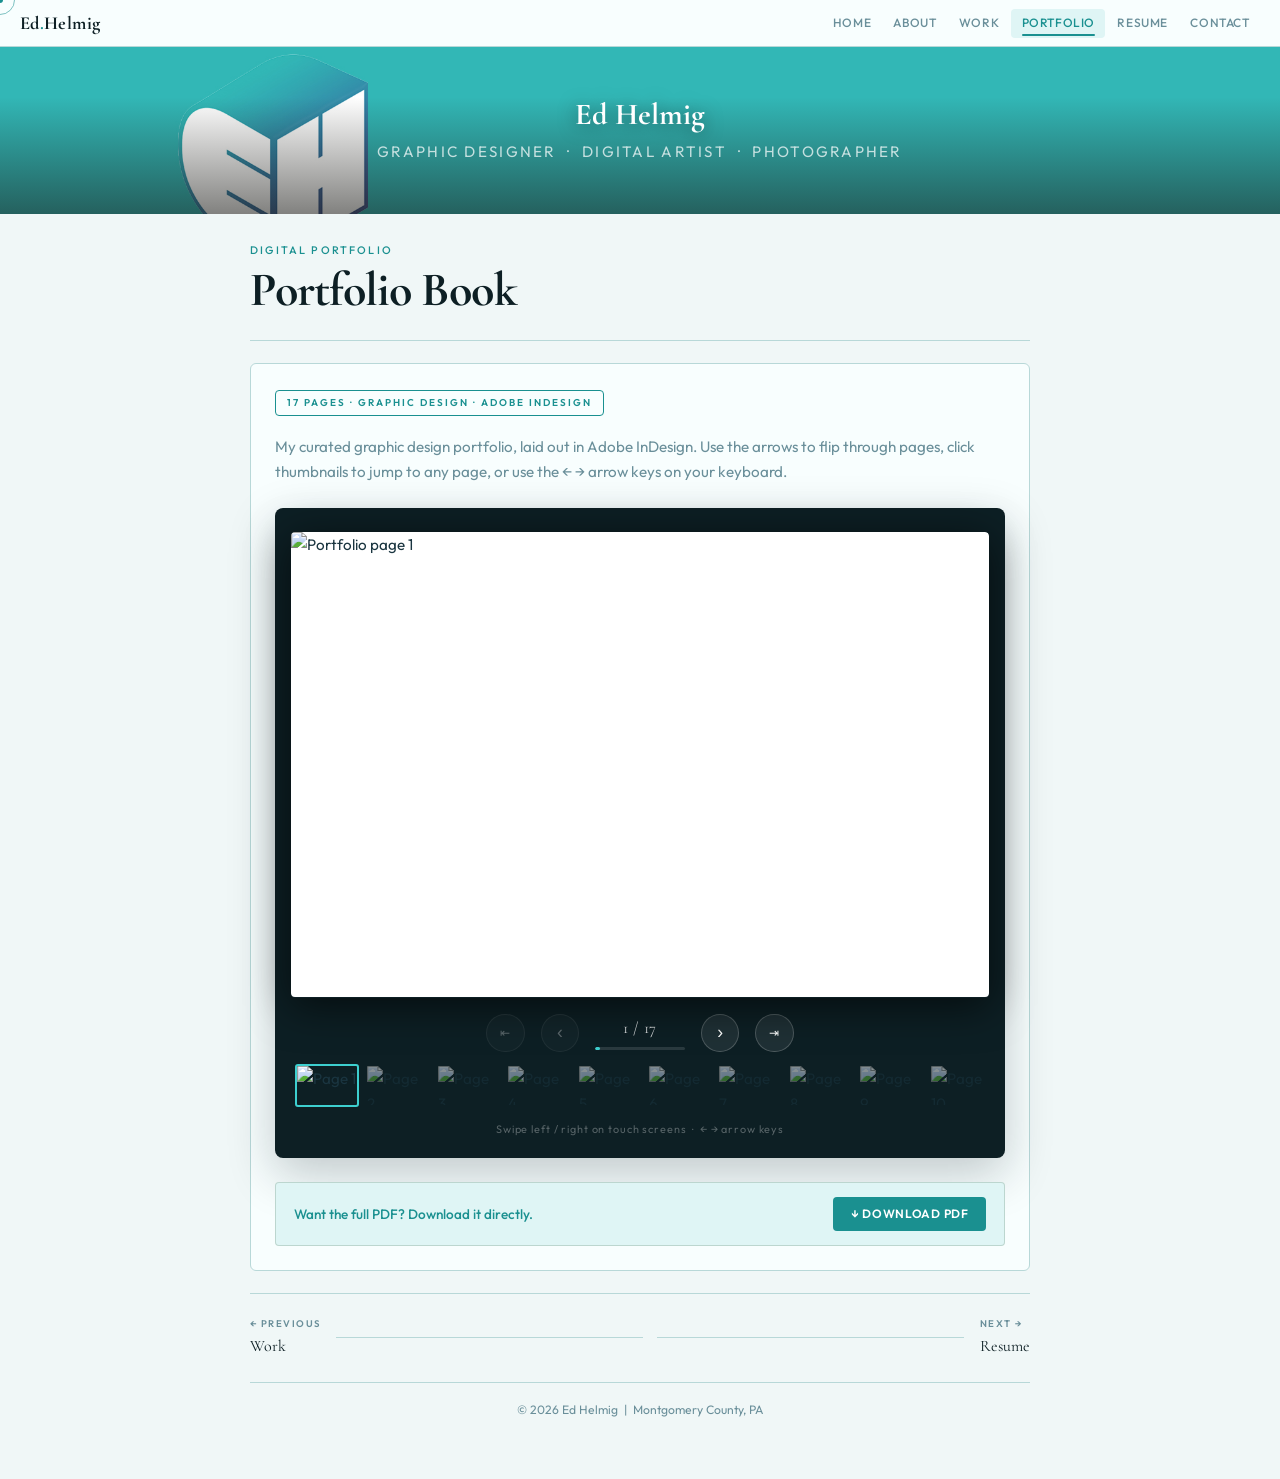
==== portfolio.html @ 8f4a9c77 "Initial site upload" ====
<!doctype html>
<html lang="en">
<head>
  <meta charset="utf-8">
  <meta name="viewport" content="width=device-width, initial-scale=1">
  <title>Portfolio — Ed Helmig</title>
  <link rel="stylesheet" href="css/style.css">
  <style>
    /* ── Flipbook ───────────────────────────────────────────── */
    .flipbook-wrap {
      background: var(--black);
      border-radius: 8px;
      padding: 1.5rem 1rem 1.25rem;
      margin: 1.5rem 0;
      box-shadow: var(--shadow-xl);
      user-select: none;
    }

    .flipbook-stage {
      position: relative;
      width: 100%;
      max-width: 780px;
      margin: 0 auto;
    }

    /* Page image container — preserves landscape aspect ratio */
    .flipbook-page {
      position: relative;
      width: 100%;
      padding-top: 66.67%; /* 3:2 landscape */
      border-radius: 4px;
      overflow: hidden;
      box-shadow: 0 8px 40px rgba(0,0,0,.6);
    }

    .flipbook-page img {
      position: absolute;
      inset: 0;
      width: 100%;
      height: 100%;
      object-fit: contain;
      background: #fff;
      display: none;
      border-radius: 4px;
    }

    .flipbook-page img.active {
      display: block;
      animation: pageIn .3s ease both;
    }

    @keyframes pageIn {
      from { opacity: 0; transform: scale(.985); }
      to   { opacity: 1; transform: scale(1); }
    }

    /* Nav bar below the page */
    .flipbook-controls {
      display: flex;
      align-items: center;
      justify-content: center;
      gap: 1rem;
      margin-top: 1rem;
    }

    .fb-btn {
      width: 2.4rem;
      height: 2.4rem;
      border-radius: 50%;
      border: 1.5px solid rgba(255,255,255,.2);
      background: rgba(255,255,255,.08);
      color: #fff;
      font-size: 1.1rem;
      cursor: pointer;
      display: flex;
      align-items: center;
      justify-content: center;
      transition: background .2s, border-color .2s, transform .15s;
      flex-shrink: 0;
    }
    .fb-btn:hover:not(:disabled) {
      background: rgba(255,255,255,.18);
      border-color: rgba(255,255,255,.4);
      transform: scale(1.08);
    }
    .fb-btn:disabled { opacity: .3; cursor: default; }

    .fb-btn.fb-first, .fb-btn.fb-last {
      font-size: .75rem;
      letter-spacing: .04em;
    }

    /* Page counter + progress */
    .fb-counter-wrap {
      display: flex;
      flex-direction: column;
      align-items: center;
      gap: .35rem;
      min-width: 90px;
    }

    .fb-counter {
      font-family: var(--font-display);
      font-size: 1rem;
      color: rgba(255,255,255,.85);
      letter-spacing: .04em;
    }

    .fb-progress {
      width: 90px;
      height: 3px;
      background: rgba(255,255,255,.12);
      border-radius: 99px;
      overflow: hidden;
    }

    .fb-progress-bar {
      height: 100%;
      background: var(--green-light);
      border-radius: 99px;
      transition: width .3s ease;
    }

    /* Thumbnail strip */
    .fb-thumbs {
      display: flex;
      gap: .4rem;
      overflow-x: auto;
      padding: .75rem .25rem .25rem;
      scrollbar-width: thin;
      scrollbar-color: rgba(255,255,255,.15) transparent;
      max-width: 780px;
      margin: 0 auto;
    }

    .fb-thumbs::-webkit-scrollbar { height: 4px; }
    .fb-thumbs::-webkit-scrollbar-track { background: transparent; }
    .fb-thumbs::-webkit-scrollbar-thumb { background: rgba(255,255,255,.15); border-radius: 2px; }

    .fb-thumb {
      flex-shrink: 0;
      width: 64px;
      height: 43px;
      border-radius: 3px;
      overflow: hidden;
      border: 2px solid transparent;
      cursor: pointer;
      opacity: .5;
      transition: opacity .2s, border-color .2s, transform .15s;
    }

    .fb-thumb img { width: 100%; height: 100%; object-fit: cover; }

    .fb-thumb:hover { opacity: .8; transform: translateY(-2px); }
    .fb-thumb.active { border-color: var(--green-light); opacity: 1; }

    /* Touch swipe hint */
    .swipe-hint {
      text-align: center;
      font-size: .68rem;
      color: rgba(255,255,255,.3);
      margin-top: .6rem;
      letter-spacing: .08em;
    }

    /* Download strip */
    .download-strip {
      display: flex;
      align-items: center;
      justify-content: space-between;
      flex-wrap: wrap;
      gap: .75rem;
      background: var(--green-pale);
      border: 1px solid rgba(45,92,58,.2);
      border-radius: var(--radius);
      padding: .85rem 1.1rem;
      margin-top: 1.25rem;
    }

    .download-strip p {
      font-size: .85rem;
      color: var(--green);
      margin: 0;
      font-weight: 500;
    }
  </style>
</head>
<body>

  <div class="cursor-dot" id="cursorDot"></div>
  <div class="cursor-ring" id="cursorRing"></div>

  <nav id="main-nav">
    <a href="index.html" class="nav-brand">Ed<span>.</span>Helmig</a>
    <ul class="nav-links">
      <li><a href="index.html">Home</a></li>
      <li><a href="about.html">About</a></li>
      <li><a href="work.html">Work</a></li>
      <li><a href="portfolio.html" aria-current="page">Portfolio</a></li>
      <li><a href="resume.html">Resume</a></li>
      <li><a href="contact.html">Contact</a></li>
    </ul>
  </nav>

  <div class="hero-banner compact">
    <img src="images/hero-banner.jpg" alt="Ed Helmig banner">
    <div class="hero-overlay">
      <h1>Ed Helmig</h1>
      <p class="tagline">Graphic Designer &nbsp;·&nbsp; Digital Artist &nbsp;·&nbsp; Photographer</p>
    </div>
  </div>

  <div class="page-wrapper">

    <header class="page-header reveal">
      <p class="subtitle">Digital Portfolio</p>
      <h1>Portfolio Book</h1>
    </header>

    <article class="section">

      <div class="stamp reveal">17 Pages · Graphic Design · Adobe InDesign</div>

      <p style="margin-top:1.1rem; color:var(--ink-muted);" class="reveal">
        My curated graphic design portfolio, laid out in Adobe InDesign.
        Use the arrows to flip through pages, click thumbnails to jump to any page,
        or use the ← → arrow keys on your keyboard.
      </p>

      <!-- ── Flipbook ─────────────────────────────────────── -->
      <div class="flipbook-wrap reveal">

        <div class="flipbook-stage">
          <div class="flipbook-page" id="fbPage">
            <!-- Pages injected by JS -->
          </div>
        </div>

        <!-- Controls -->
        <div class="flipbook-controls">
          <button class="fb-btn fb-first" id="fbFirst" title="First page" aria-label="First page">⇤</button>
          <button class="fb-btn" id="fbPrev" title="Previous page" aria-label="Previous page">‹</button>

          <div class="fb-counter-wrap">
            <span class="fb-counter" id="fbCounter">1 / 17</span>
            <div class="fb-progress">
              <div class="fb-progress-bar" id="fbBar" style="width:5.88%"></div>
            </div>
          </div>

          <button class="fb-btn" id="fbNext" title="Next page" aria-label="Next page">›</button>
          <button class="fb-btn fb-last" id="fbLast" title="Last page" aria-label="Last page">⇥</button>
        </div>

        <!-- Thumbnail strip -->
        <div class="fb-thumbs" id="fbThumbs"></div>

        <p class="swipe-hint">Swipe left / right on touch screens &nbsp;·&nbsp; ← → arrow keys</p>

      </div>

      <!-- Download -->
      <div class="download-strip reveal">
        <p>Want the full PDF? Download it directly.</p>
        <a href="DigitalPortfolio.pdf" download="EdHelmig_Portfolio.pdf" class="btn btn-primary">
          ↓ Download PDF
        </a>
      </div>

    </article>

    <nav class="page-nav">
      <a href="work.html"><span class="nav-label">← Previous</span>Work</a>
      <div class="divider" style="flex:1;"></div>
      <a href="resume.html"><span class="nav-label">Next →</span>Resume</a>
    </nav>

    <footer>
      <p>© <span id="year"></span> Ed Helmig &nbsp;|&nbsp; Montgomery County, PA</p>
    </footer>

  </div>

  <script>
    document.getElementById('year').textContent = new Date().getFullYear();

    // Nav scroll
    const nav = document.getElementById('main-nav');
    window.addEventListener('scroll', () => nav.classList.toggle('scrolled', window.scrollY > 60));

    // Custom cursor
    const dot = document.getElementById('cursorDot');
    const ring = document.getElementById('cursorRing');
    let mx=0,my=0,rx=0,ry=0;
    document.addEventListener('mousemove', e => { mx=e.clientX; my=e.clientY; dot.style.left=mx+'px'; dot.style.top=my+'px'; });
    (function animRing(){ rx+=(mx-rx)*.12; ry+=(my-ry)*.12; ring.style.left=rx+'px'; ring.style.top=ry+'px'; requestAnimationFrame(animRing); })();
    document.querySelectorAll('a,button,.fb-thumb').forEach(el => {
      el.addEventListener('mouseenter', () => ring.classList.add('hovered'));
      el.addEventListener('mouseleave', () => ring.classList.remove('hovered'));
    });

    // Scroll reveal
    const observer = new IntersectionObserver(entries => {
      entries.forEach(e => { if(e.isIntersecting) e.target.classList.add('visible'); });
    }, {threshold:.1});
    document.querySelectorAll('.reveal').forEach(el => observer.observe(el));

    // ── Flipbook ──────────────────────────────────────────────
    const TOTAL = 17;
    const pageEl    = document.getElementById('fbPage');
    const thumbsEl  = document.getElementById('fbThumbs');
    const counter   = document.getElementById('fbCounter');
    const bar       = document.getElementById('fbBar');
    const btnFirst  = document.getElementById('fbFirst');
    const btnPrev   = document.getElementById('fbPrev');
    const btnNext   = document.getElementById('fbNext');
    const btnLast   = document.getElementById('fbLast');

    let current = 1;

    // Build page images
    for (let i = 1; i <= TOTAL; i++) {
      const num = String(i).padStart(2, '0');
      const img = document.createElement('img');
      img.src = `images/portfolio/page-${num}.jpg`;
      img.alt = `Portfolio page ${i}`;
      if (i === 1) img.classList.add('active');
      pageEl.appendChild(img);
    }

    // Build thumbnails
    for (let i = 1; i <= TOTAL; i++) {
      const num = String(i).padStart(2, '0');
      const div = document.createElement('div');
      div.className = 'fb-thumb' + (i === 1 ? ' active' : '');
      div.title = `Page ${i}`;
      div.innerHTML = `<img src="images/portfolio/page-${num}.jpg" alt="Page ${i}" loading="lazy">`;
      div.addEventListener('click', () => goTo(i));
      thumbsEl.appendChild(div);
    }

    const pages  = pageEl.querySelectorAll('img');
    const thumbs = thumbsEl.querySelectorAll('.fb-thumb');

    function goTo(n) {
      if (n < 1 || n > TOTAL || n === current) return;
      pages[current - 1].classList.remove('active');
      thumbs[current - 1].classList.remove('active');
      current = n;
      pages[current - 1].classList.add('active');
      thumbs[current - 1].classList.add('active');
      // Scroll thumb into view
      thumbs[current - 1].scrollIntoView({ behavior: 'smooth', block: 'nearest', inline: 'center' });
      // Update counter + progress bar
      counter.textContent = `${current} / ${TOTAL}`;
      bar.style.width = `${(current / TOTAL) * 100}%`;
      // Update button states
      btnFirst.disabled = btnPrev.disabled = current === 1;
      btnLast.disabled  = btnNext.disabled  = current === TOTAL;
    }

    btnFirst.addEventListener('click', () => goTo(1));
    btnPrev.addEventListener ('click', () => goTo(current - 1));
    btnNext.addEventListener ('click', () => goTo(current + 1));
    btnLast.addEventListener ('click', () => goTo(TOTAL));

    // Keyboard navigation
    document.addEventListener('keydown', e => {
      if (e.key === 'ArrowLeft')  goTo(current - 1);
      if (e.key === 'ArrowRight') goTo(current + 1);
      if (e.key === 'Home')       goTo(1);
      if (e.key === 'End')        goTo(TOTAL);
    });

    // Touch swipe
    let touchX = null;
    pageEl.addEventListener('touchstart', e => { touchX = e.touches[0].clientX; }, { passive: true });
    pageEl.addEventListener('touchend', e => {
      if (touchX === null) return;
      const dx = e.changedTouches[0].clientX - touchX;
      if (Math.abs(dx) > 40) goTo(dx < 0 ? current + 1 : current - 1);
      touchX = null;
    });

    // Init button states
    btnFirst.disabled = btnPrev.disabled = true;
  </script>

</body>
</html>
---- css/style.css ----
/* ============================================================
   ED HELMIG PORTFOLIO — v3 · Compact + Interactive
   Fonts: Cormorant Garamond (display) + Outfit (body)
   ============================================================ */
@import url('https://fonts.googleapis.com/css2?family=Cormorant+Garamond:ital,wght@0,400;0,500;0,600;0,700;1,400;1,600&family=Outfit:wght@300;400;500;600&display=swap');

:root {
  /* ── Teal palette derived from EH banner ── */
  --cream:#f0f7f7;        /* cool off-white, teal tint */
  --cream-dark:#e0eeee;   /* slightly deeper for hover surfaces */
  --cream-deep:#c4dcdc;   /* borders, dividers */
  --white:#f8fefe;        /* card surfaces */
  --black:#0d1f24;        /* near-black with teal undertone */
  --ink:#1a3540;          /* primary text */
  --ink-light:#3d6070;    /* body text */
  --ink-muted:#6a8f9a;    /* secondary / captions */

  /* Primary: teal (from banner) */
  --green:#1a9090;        /* main teal */
  --green-mid:#1db8b8;    /* hover teal */
  --green-light:#3dcfcf;  /* lighter teal for tags, accents */
  --green-pale:#dff5f5;   /* teal tint backgrounds */

  /* Accent: gold */
  --gold:#b8941a;
  --gold-light:#d4ab30;
  --gold-pale:#f5edcc;

  /* Rules / borders */
  --rule:#b8d8d8;
  --rule-dark:#8ab8b8;

  --font-display:'Cormorant Garamond',Georgia,serif;
  --font-body:'Outfit',system-ui,sans-serif;
  --max-w:820px; --gutter:1.25rem; --radius:4px;
  --shadow-sm:0 1px 4px rgba(0,0,0,.07);
  --shadow-md:0 4px 14px rgba(13,31,36,.12);
  --shadow-lg:0 8px 28px rgba(13,31,36,.16);
  --shadow-xl:0 16px 48px rgba(13,31,36,.24);
}

*,*::before,*::after{box-sizing:border-box;margin:0;padding:0}
html{scroll-behavior:smooth}
body{
  font-family:var(--font-body);font-size:.95rem;line-height:1.65;
  color:var(--ink);background:var(--cream);-webkit-font-smoothing:antialiased;
}
img{max-width:100%;height:auto;display:block}
a{color:var(--green);text-decoration:none;transition:color .2s}
a:hover{color:var(--green-mid)}
h1,h2,h3,h4{font-family:var(--font-display);line-height:1.2;color:var(--black)}
h2{font-size:clamp(1.3rem,2.2vw,1.8rem);font-weight:600;margin-bottom:.5rem}
h3{font-size:1.05rem;font-weight:600;margin-bottom:.3rem}
p{color:var(--ink-light);margin-bottom:.65rem}
p:last-child{margin-bottom:0}
strong{color:var(--ink);font-weight:500}

/* ── Custom Cursor ──────────────────────────────────────────── */
.cursor-dot,.cursor-ring{
  position:fixed;top:0;left:0;pointer-events:none;
  z-index:9999;transform:translate(-50%,-50%);
}
.cursor-dot{width:6px;height:6px;background:var(--green);border-radius:50%;transition:transform .1s}
.cursor-ring{
  width:30px;height:30px;border:1.5px solid rgba(26,144,144,.55);border-radius:50%;
  transition:width .2s,height .2s,border-color .2s,transform .08s ease;
}
.cursor-ring.hovered{width:46px;height:46px;border-color:var(--gold)}
@media(hover:none){.cursor-dot,.cursor-ring{display:none}}

/* ── Scroll Reveal ──────────────────────────────────────────── */
.reveal{opacity:0;transform:translateY(20px);transition:opacity .55s ease,transform .55s ease}
.reveal.visible{opacity:1 !important;transform:translateY(0) !important}

/* ── Navigation ─────────────────────────────────────────────── */
#main-nav{
  position:sticky;top:0;z-index:200;
  background:var(--white);border-bottom:1px solid var(--rule);
  display:flex;align-items:center;justify-content:space-between;
  padding:.5rem var(--gutter);gap:1rem;transition:box-shadow .3s;
}
#main-nav.scrolled{box-shadow:var(--shadow-md)}
.nav-brand{font-family:var(--font-display);font-size:1.15rem;font-weight:700;color:var(--black);letter-spacing:.02em;white-space:nowrap;flex-shrink:0}
.nav-brand span{color:var(--green)}
.nav-links{list-style:none;display:flex;gap:.1rem;flex-wrap:wrap;justify-content:flex-end}
.nav-links a{
  display:inline-block;padding:.28rem .65rem;border-radius:var(--radius);
  font-size:.75rem;font-weight:500;letter-spacing:.05em;text-transform:uppercase;
  color:var(--ink-muted);position:relative;transition:color .2s,background .2s;
}
.nav-links a::after{
  content:'';position:absolute;bottom:2px;left:50%;right:50%;
  height:2px;background:var(--green);border-radius:2px;
  transition:left .25s ease,right .25s ease;
}
.nav-links a:hover{color:var(--ink);background:var(--cream-dark)}
.nav-links a:hover::after,.nav-links a[aria-current="page"]::after{left:.65rem;right:.65rem}
.nav-links a[aria-current="page"]{color:var(--green);background:var(--green-pale)}

/* ── Page Wrapper ───────────────────────────────────────────── */
.page-wrapper{max-width:var(--max-w);margin:0 auto;padding:0 var(--gutter) 3rem}

/* ── Page Header ─────────────────────────────────────────────── */
.page-header{padding:1.75rem 0 1.4rem;border-bottom:1px solid var(--rule);margin-bottom:1.4rem}
.page-header .subtitle{font-size:.68rem;font-weight:500;letter-spacing:.2em;text-transform:uppercase;color:var(--green);margin-bottom:.3rem}
.page-header h1{font-size:clamp(1.9rem,4vw,3rem);font-weight:700;letter-spacing:-.02em;line-height:1.1}

/* ── Hero ───────────────────────────────────────────────────── */
.hero-banner{
  position:relative;width:100vw;left:50%;right:50%;
  margin-left:-50vw;margin-right:-50vw;overflow:hidden;background:#1a6b7a;
}
.hero-banner img{width:100%;height:100%;object-fit:cover;object-position:center 30%;opacity:1}
.hero-banner.home{height:clamp(240px,32vw,420px)}
.hero-banner.compact{height:clamp(110px,13vw,180px)}
.hero-overlay{
  position:absolute;inset:0;display:flex;flex-direction:column;
  align-items:center;justify-content:center;text-align:center;padding:1.5rem;
  background:linear-gradient(to bottom,transparent 30%,rgba(26,26,22,.55));
}
.hero-overlay h1{color:#fff;font-size:clamp(1.6rem,3.5vw+.5rem,3.5rem);text-shadow:0 2px 18px rgba(0,0,0,.55);animation:fadeUp .7s ease both}
.hero-overlay .tagline{margin-top:.35rem;font-size:clamp(.72rem,.9vw+.35rem,.9rem);font-weight:400;letter-spacing:.15em;text-transform:uppercase;color:rgba(255,255,255,.72);animation:fadeUp .7s .15s ease both}
.hero-cta{display:flex;gap:.65rem;margin-top:1.1rem;animation:fadeUp .7s .28s ease both}
@keyframes fadeUp{from{opacity:0;transform:translateY(14px)}to{opacity:1;transform:translateY(0)}}

/* ── Stamp ──────────────────────────────────────────────────── */
.stamp{display:inline-block;border:1.5px solid var(--green);color:var(--green);font-size:.62rem;font-weight:600;letter-spacing:.2em;text-transform:uppercase;padding:.25rem .7rem;border-radius:var(--radius)}
.stamp.gold{border-color:var(--gold);color:var(--gold)}

/* ── Section ─────────────────────────────────────────────────── */
.section{background:var(--white);border:1px solid var(--rule);border-radius:6px;padding:1.5rem;margin-bottom:1.25rem}

/* ── Divider ─────────────────────────────────────────────────── */
.divider{display:flex;align-items:center;gap:.9rem;margin:1.5rem 0;color:var(--ink-muted);font-size:.65rem;letter-spacing:.18em;text-transform:uppercase}
.divider::before,.divider::after{content:'';flex:1;height:1px;background:var(--rule)}

/* ── Blockquote / Pull Quote ─────────────────────────────────── */
blockquote{border-left:3px solid var(--gold);padding:.85rem 1.2rem;margin:1.25rem 0;background:var(--gold-pale);border-radius:0 var(--radius) var(--radius) 0}
blockquote p{font-family:var(--font-display);font-style:italic;font-size:1.05rem;color:var(--ink);margin-bottom:.25rem}
blockquote cite{font-size:.72rem;font-style:normal;letter-spacing:.06em;color:var(--ink-muted)}
.pull-quote{border-left:3px solid var(--green);padding:.85rem 1.2rem;margin:1.25rem 0;background:var(--green-pale);border-radius:0 var(--radius) var(--radius) 0}
.pull-quote p{font-family:var(--font-display);font-style:italic;font-size:1.05rem;color:var(--ink);margin:0}
.ornament-box{background:var(--cream);border:1px solid var(--rule-dark);border-radius:var(--radius);padding:1.25rem;margin:1.25rem 0}

/* ── Buttons ─────────────────────────────────────────────────── */
.btn{display:inline-flex;align-items:center;gap:.35rem;padding:.45rem 1.1rem;border-radius:var(--radius);font-family:var(--font-body);font-size:.75rem;font-weight:600;letter-spacing:.06em;text-transform:uppercase;cursor:pointer;border:none;transition:all .2s;text-decoration:none}
.btn-primary{background:var(--green);color:#fff}
.btn-primary:hover{background:var(--green-mid);color:#fff;transform:translateY(-1px);box-shadow:0 3px 10px rgba(45,92,58,.3)}
.btn-ghost{background:transparent;color:var(--ink);border:1px solid var(--rule-dark)}
.btn-ghost:hover{background:var(--cream-dark);color:var(--ink);border-color:var(--ink-muted)}

/* ── Stat Boxes ─────────────────────────────────────────────── */
.stat-row{display:flex;gap:.75rem;flex-wrap:wrap;margin:1.25rem 0}
.stat-box{background:var(--black);color:var(--cream);padding:.85rem 1rem;text-align:center;flex:1;min-width:100px;border-radius:var(--radius);transition:transform .2s,box-shadow .2s}
.stat-box:hover{transform:translateY(-2px);box-shadow:var(--shadow-md)}
.stat-box .num{font-family:var(--font-display);font-size:2rem;color:var(--gold-light);line-height:1;display:block}
.stat-box .desc{font-size:.6rem;font-weight:500;letter-spacing:.14em;text-transform:uppercase;opacity:.6;margin-top:.25rem;display:block}

/* ── Flip Cards ─────────────────────────────────────────────── */
.flip-card{perspective:1200px}
.flip-inner{position:relative;width:100%;height:clamp(175px,21vw,255px);transform-style:preserve-3d;transition:transform .65s cubic-bezier(.4,0,.2,1)}
.flip-card:hover .flip-inner,.flip-card:focus-within .flip-inner{transform:rotateY(180deg)}
.flip-front,.flip-back{position:absolute;inset:0;backface-visibility:hidden;border-radius:var(--radius);overflow:hidden;border:1px solid var(--rule)}
.flip-front{background:var(--white)}
.flip-front img{width:100%;height:100%;object-fit:cover;transition:transform .5s}
.flip-card:hover .flip-front img{transform:scale(1.06)}
.flip-back{transform:rotateY(180deg);background:var(--black);display:flex;align-items:center;justify-content:center;text-align:center;padding:1.1rem;border-color:var(--green);box-shadow:inset 0 0 40px rgba(45,92,58,.2)}
.flip-back h3{color:var(--cream);font-size:.88rem;margin-bottom:.35rem}
.flip-back p{color:rgba(245,242,235,.6);font-size:.76rem;margin-bottom:.25rem}
.flip-back small{font-size:.65rem;color:var(--green-light);letter-spacing:.06em}
.flip-back a{display:inline-block;margin-top:.65rem;font-size:.67rem;font-weight:600;letter-spacing:.1em;text-transform:uppercase;color:var(--gold-light);border-bottom:1px solid rgba(212,171,48,.35);padding-bottom:.1rem;transition:color .2s,border-color .2s}
.flip-back a:hover{color:#fff;border-color:#fff}
.flip-back .badge-winner{display:inline-block;background:var(--gold);color:var(--black);font-size:.57rem;font-weight:700;letter-spacing:.12em;text-transform:uppercase;padding:.11rem .42rem;border-radius:2px;margin-bottom:.42rem}

/* ── Work Cards ─────────────────────────────────────────────── */
.work-card{background:var(--white);border:1px solid var(--rule);border-radius:var(--radius);overflow:hidden;transition:transform .25s,box-shadow .25s,border-color .25s,opacity .3s,scale .3s;box-shadow:var(--shadow-sm);cursor:pointer}
.work-card:hover{transform:translateY(-4px);box-shadow:var(--shadow-xl);border-color:var(--green)}
.work-card.hiding{opacity:0 !important;transform:translateY(6px) scale(.97) !important;pointer-events:none}

/* Fixed-ratio image container — NO blowout */
.card-img{position:relative;width:100%;padding-top:72%;overflow:hidden;background:var(--cream-dark)}
.card-img img{position:absolute;inset:0;width:100%;height:100%;object-fit:cover;object-position:center center;transition:transform .5s ease}
.work-card:hover .card-img img{transform:scale(1.07)}

/* Slide-up caption overlay on hover */
.card-img .img-overlay{
  position:absolute;inset:0;
  background:linear-gradient(to top,rgba(26,26,22,.72) 0%,transparent 55%);
  opacity:0;transition:opacity .3s;
  display:flex;align-items:flex-end;padding:.55rem .65rem;
}
.work-card:hover .card-img .img-overlay{opacity:1}
.img-overlay span{font-size:.62rem;font-weight:600;letter-spacing:.1em;text-transform:uppercase;color:rgba(255,255,255,.85)}

/* Special treatments */
.work-card.bg-light .card-img{background:#e4e4e0}
.work-card.bg-light .card-img img{object-fit:contain;padding:.6rem}
.work-card.photo-framed .card-img img{object-position:center 20%;transform:scale(1.08)}
.work-card.photo-framed:hover .card-img img{transform:scale(1.14)}

.card-body{padding:.58rem .78rem .78rem}
.card-body h3{font-size:.86rem;color:var(--black);margin-bottom:.1rem;line-height:1.3}
.card-body p{font-size:.72rem;color:var(--ink-muted);margin:0}

/* ── Tags / Badges ──────────────────────────────────────────── */
.tag{display:inline-block;font-size:.57rem;font-weight:600;letter-spacing:.1em;text-transform:uppercase;color:var(--green);background:var(--green-pale);border:1px solid rgba(45,92,58,.18);padding:.1rem .38rem;border-radius:2px;margin-bottom:.28rem}
.badge{display:inline-flex;align-items:center;gap:.2rem;font-size:.57rem;font-weight:700;letter-spacing:.1em;text-transform:uppercase;color:var(--gold);background:var(--gold-pale);border:1px solid rgba(184,148,26,.25);padding:.1rem .42rem;border-radius:2px;margin-bottom:.28rem}

/* ── Filter Tabs ─────────────────────────────────────────────── */
.filter-tabs{display:flex;gap:.35rem;flex-wrap:wrap;margin-bottom:1.1rem}
.filter-tab{padding:.26rem .82rem;border-radius:99px;font-family:var(--font-body);font-size:.7rem;font-weight:600;letter-spacing:.06em;text-transform:uppercase;cursor:pointer;border:1px solid var(--rule-dark);background:transparent;color:var(--ink-muted);transition:all .2s}
.filter-tab:hover{background:var(--cream-dark);color:var(--ink)}
.filter-tab.active{background:var(--green);color:#fff;border-color:var(--green)}

/* ── Grid ───────────────────────────────────────────────────── */
.grid-3{display:grid;grid-template-columns:repeat(3,1fr);gap:.85rem}
.grid-2{display:grid;grid-template-columns:repeat(2,1fr);gap:.85rem}
@media(max-width:720px){.grid-3{grid-template-columns:repeat(2,1fr)}}
@media(max-width:480px){.grid-3,.grid-2{grid-template-columns:1fr}}

/* ── Lightbox ───────────────────────────────────────────────── */
.lightbox{position:fixed;inset:0;z-index:1000;background:rgba(26,26,22,.94);display:flex;align-items:center;justify-content:center;padding:1.5rem;opacity:0;pointer-events:none;transition:opacity .3s ease}
.lightbox.open{opacity:1;pointer-events:all}
.lightbox-inner{position:relative;max-width:min(900px,90vw);max-height:90vh;display:flex;flex-direction:column;align-items:center;transform:scale(.92);transition:transform .3s ease}
.lightbox.open .lightbox-inner{transform:scale(1)}
.lightbox-inner img{max-width:100%;max-height:75vh;object-fit:contain;border-radius:var(--radius);box-shadow:var(--shadow-xl)}
.lightbox-meta{margin-top:.75rem;text-align:center}
.lightbox-title{color:var(--cream);font-family:var(--font-display);font-size:1.15rem;display:block;margin-bottom:.15rem}
.lightbox-caption{color:rgba(245,242,235,.6);font-size:.76rem;font-style:italic}
.lightbox-close{position:absolute;top:-1rem;right:-1rem;width:2rem;height:2rem;background:var(--white);color:var(--black);border:none;border-radius:50%;font-size:1rem;font-weight:700;cursor:pointer;display:flex;align-items:center;justify-content:center;transition:background .2s,transform .2s;box-shadow:var(--shadow-md)}
.lightbox-close:hover{background:var(--cream-dark);transform:scale(1.1)}
.lightbox-nav{position:absolute;top:50%;transform:translateY(-50%);width:2.2rem;height:2.2rem;background:rgba(253,252,248,.12);border:1px solid rgba(253,252,248,.22);border-radius:50%;color:#fff;font-size:1rem;cursor:pointer;display:flex;align-items:center;justify-content:center;transition:background .2s}
.lightbox-nav:hover{background:rgba(253,252,248,.28)}
.lightbox-prev{left:-3.2rem}
.lightbox-next{right:-3.2rem}
@media(max-width:640px){.lightbox-prev{left:.4rem}.lightbox-next{right:.4rem}}

/* ── About ──────────────────────────────────────────────────── */
.about-layout{display:grid;grid-template-columns:155px 1fr;gap:1.75rem;align-items:start}
@media(max-width:560px){.about-layout{grid-template-columns:1fr}}
.about-sidebar{display:flex;flex-direction:column;align-items:center;gap:.65rem;position:sticky;top:4rem}
.avatar{width:148px;height:148px;border-radius:50%;object-fit:cover;object-position:30% 20%;border:3px solid var(--rule-dark);outline:5px solid var(--cream-dark);transition:outline-color .3s,border-color .3s}
.avatar:hover{outline-color:var(--green);border-color:var(--green)}
.name-plate{text-align:center}
.name-plate strong{display:block;font-family:var(--font-display);font-size:.92rem;color:var(--black)}
.name-plate span{font-size:.73rem;color:var(--ink-muted)}
.about-content h3{font-family:var(--font-display);font-style:italic;font-size:1.05rem;font-weight:400;color:var(--green);margin:1.2rem 0 .32rem}
.about-content h3:first-child{margin-top:0}

/* ── Resume ─────────────────────────────────────────────────── */
.resume-layout{display:grid;grid-template-columns:1fr 235px;gap:1.75rem}
@media(max-width:660px){.resume-layout{grid-template-columns:1fr}}
.resume-section{margin-bottom:1.4rem}
.resume-section > h3{font-family:var(--font-body);font-size:.64rem;font-weight:700;letter-spacing:.2em;text-transform:uppercase;color:var(--green);margin-bottom:.75rem;padding-bottom:.32rem;border-bottom:1px solid var(--rule)}
.resume-entry{padding-left:.85rem;border-left:2px solid var(--rule-dark);margin-bottom:.85rem}
.entry-title{display:block;font-family:var(--font-display);font-size:.93rem;color:var(--black);margin-bottom:.07rem}
.entry-sub{font-size:.76rem;color:var(--ink-muted)}
.skills-panel{background:var(--cream);border:1px solid var(--rule);border-radius:var(--radius);padding:.95rem;margin-bottom:.8rem}
.skills-panel > h3{font-family:var(--font-body);font-size:.64rem;font-weight:700;letter-spacing:.2em;text-transform:uppercase;color:var(--green);margin-bottom:.75rem;padding-bottom:.32rem;border-bottom:1px solid var(--rule)}
.skill-group{margin-bottom:.8rem}
.skill-group:last-child{margin-bottom:0}
.skill-group-label{display:block;font-size:.63rem;font-weight:600;letter-spacing:.1em;text-transform:uppercase;color:var(--ink-muted);margin-bottom:.32rem}
.skill-list{list-style:none;display:flex;flex-wrap:wrap;gap:.22rem}
.skill-list li{font-size:.7rem;padding:.13rem .48rem;border-radius:99px;background:var(--white);border:1px solid var(--rule);color:var(--ink-light)}
.cert-list{list-style:none}
.cert-list li{font-size:.76rem;color:var(--ink-light);padding:.32rem 0;border-bottom:1px solid var(--rule);display:flex;align-items:center;gap:.32rem}
.cert-list li::before{content:'✓';color:var(--green);font-weight:700;font-size:.7rem}
.cert-list li:last-child{border-bottom:none}

/* ── Contact ─────────────────────────────────────────────────── */
.contact-layout{display:grid;grid-template-columns:1fr 250px;gap:1.75rem}
@media(max-width:620px){.contact-layout{grid-template-columns:1fr}}
.contact-info{background:var(--cream);border:1px solid var(--rule);border-radius:var(--radius);padding:1.05rem;margin-bottom:.8rem}
.contact-info > h3{font-family:var(--font-body);font-size:.64rem;font-weight:700;letter-spacing:.2em;text-transform:uppercase;color:var(--green);margin-bottom:.6rem}
.form-group{margin-bottom:.8rem}
label{display:block;font-size:.67rem;font-weight:600;letter-spacing:.08em;text-transform:uppercase;color:var(--ink-muted);margin-bottom:.28rem}
input,textarea{width:100%;padding:.58rem .78rem;border-radius:var(--radius);border:1px solid var(--rule-dark);background:var(--white);color:var(--ink);font-family:var(--font-body);font-size:.88rem;transition:border-color .2s,box-shadow .2s}
input:focus,textarea:focus{outline:none;border-color:var(--green);box-shadow:0 0 0 3px rgba(45,92,58,.1)}
input::placeholder,textarea::placeholder{color:var(--ink-muted);opacity:.55}
textarea{resize:vertical;min-height:115px}

/* ── Page Nav ───────────────────────────────────────────────── */
.page-nav{display:flex;align-items:center;gap:1rem;padding:1.2rem 0;border-top:1px solid var(--rule);margin-top:1.4rem}
.page-nav a{display:flex;flex-direction:column;font-family:var(--font-display);font-size:1rem;color:var(--black);transition:color .2s}
.page-nav a:hover{color:var(--green)}
.page-nav .nav-label{font-family:var(--font-body);font-size:.6rem;font-weight:600;letter-spacing:.15em;text-transform:uppercase;color:var(--ink-muted);margin-bottom:.07rem}
.page-nav .divider{flex:1}

/* ── Section Header ─────────────────────────────────────────── */
.section-header{display:flex;align-items:baseline;gap:.9rem;margin-bottom:1.2rem;padding-bottom:.5rem;border-bottom:1px solid var(--rule)}
.section-header h2{flex-shrink:0;margin:0}
.section-header .rule{flex:1;height:1px;background:var(--rule)}
.section-label{font-size:.64rem;font-weight:600;letter-spacing:.18em;text-transform:uppercase;color:var(--green);margin-bottom:.22rem;display:block}

/* ── Image Frame ─────────────────────────────────────────────── */
.img-frame{border:1px solid var(--rule);background:var(--white);padding:.4rem;border-radius:var(--radius)}
.img-frame img{width:100%;border-radius:2px}
.img-frame .caption{font-size:.67rem;color:var(--ink-muted);text-align:center;padding:.32rem .2rem 0;font-style:italic;margin:0}

/* ── Footer ─────────────────────────────────────────────────── */
footer{border-top:1px solid var(--rule);padding:1.1rem 0 .7rem;text-align:center}
footer p{font-size:.76rem;color:var(--ink-muted);margin:0}

/* ── Credits ─────────────────────────────────────────────────── */
.credits{font-size:.7rem;color:var(--ink-muted);background:var(--cream);border:1px solid var(--rule);border-radius:var(--radius);padding:.6rem .85rem;margin-top:1.1rem;font-style:italic}

/* ── Purchase Award Badge ────────────────────────────────────── */
.badge-purchase {
  display: inline-flex;
  align-items: center;
  gap: .25rem;
  font-size: .58rem;
  font-weight: 700;
  letter-spacing: .1em;
  text-transform: uppercase;
  color: var(--black);
  background: var(--gold-light);
  border: 1px solid var(--gold);
  padding: .12rem .5rem;
  border-radius: 2px;
  margin-bottom: .28rem;
}

/* ── Business Card Flip (Contact page) ───────────────────────── */
.biz-card-section {
  margin-top: 2rem;
  padding-top: 1.5rem;
  border-top: 1px solid var(--rule);
}

.biz-card-section h3 {
  font-family: var(--font-body);
  font-size: .68rem;
  font-weight: 700;
  letter-spacing: .2em;
  text-transform: uppercase;
  color: var(--green);
  margin-bottom: .5rem;
}

.biz-card-section p {
  font-size: .8rem;
  color: var(--ink-muted);
  margin-bottom: 1rem;
}

.biz-card-flip {
  perspective: 1200px;
  width: 100%;
  max-width: 420px;
}

.biz-card-inner {
  position: relative;
  width: 100%;
  padding-top: 56.25%; /* 16:9 business card ratio */
  transform-style: preserve-3d;
  transition: transform .7s cubic-bezier(.4,0,.2,1);
}

.biz-card-flip:hover .biz-card-inner {
  transform: rotateY(180deg);
}

.biz-card-front,
.biz-card-back {
  position: absolute;
  inset: 0;
  backface-visibility: hidden;
  border-radius: 8px;
  overflow: hidden;
  box-shadow: var(--shadow-lg);
  border: 1px solid var(--rule);
}

.biz-card-front img,
.biz-card-back img {
  width: 100%;
  height: 100%;
  object-fit: cover;
  display: block;
}

.biz-card-back {
  transform: rotateY(180deg);
}

.biz-card-hint {
  font-size: .68rem;
  color: var(--ink-muted);
  font-style: italic;
  margin-top: .5rem;
  display: block;
}

/* ── Commercial Client Badge ─────────────────────────────────── */
.badge-client {
  display: inline-flex;
  align-items: center;
  gap: .25rem;
  font-size: .58rem;
  font-weight: 700;
  letter-spacing: .1em;
  text-transform: uppercase;
  color: #fff;
  background: var(--green);
  border: 1px solid var(--green-mid);
  padding: .12rem .5rem;
  border-radius: 2px;
  margin-bottom: .28rem;
}

/* ── Resume Viewer ───────────────────────────────────────────── */
.resume-viewer {
  margin-top: 1rem;
  border: 1px solid var(--rule);
  border-radius: var(--radius);
  overflow: hidden;
  background: var(--white);
  box-shadow: var(--shadow-md);
}

.resume-viewer object {
  display: block;
  min-height: 780px;
}

.resume-fallback {
  padding: 2rem;
  text-align: center;
}

/* Download strip (shared with portfolio page) */
.download-strip {
  display: flex;
  align-items: center;
  justify-content: space-between;
  flex-wrap: wrap;
  gap: .75rem;
  background: var(--green-pale);
  border: 1px solid rgba(26,144,144,.2);
  border-radius: var(--radius);
  padding: .85rem 1.1rem;
  margin-top: 1.25rem;
}

.download-strip p {
  font-size: .85rem;
  color: var(--green);
  margin: 0;
  font-weight: 500;
}
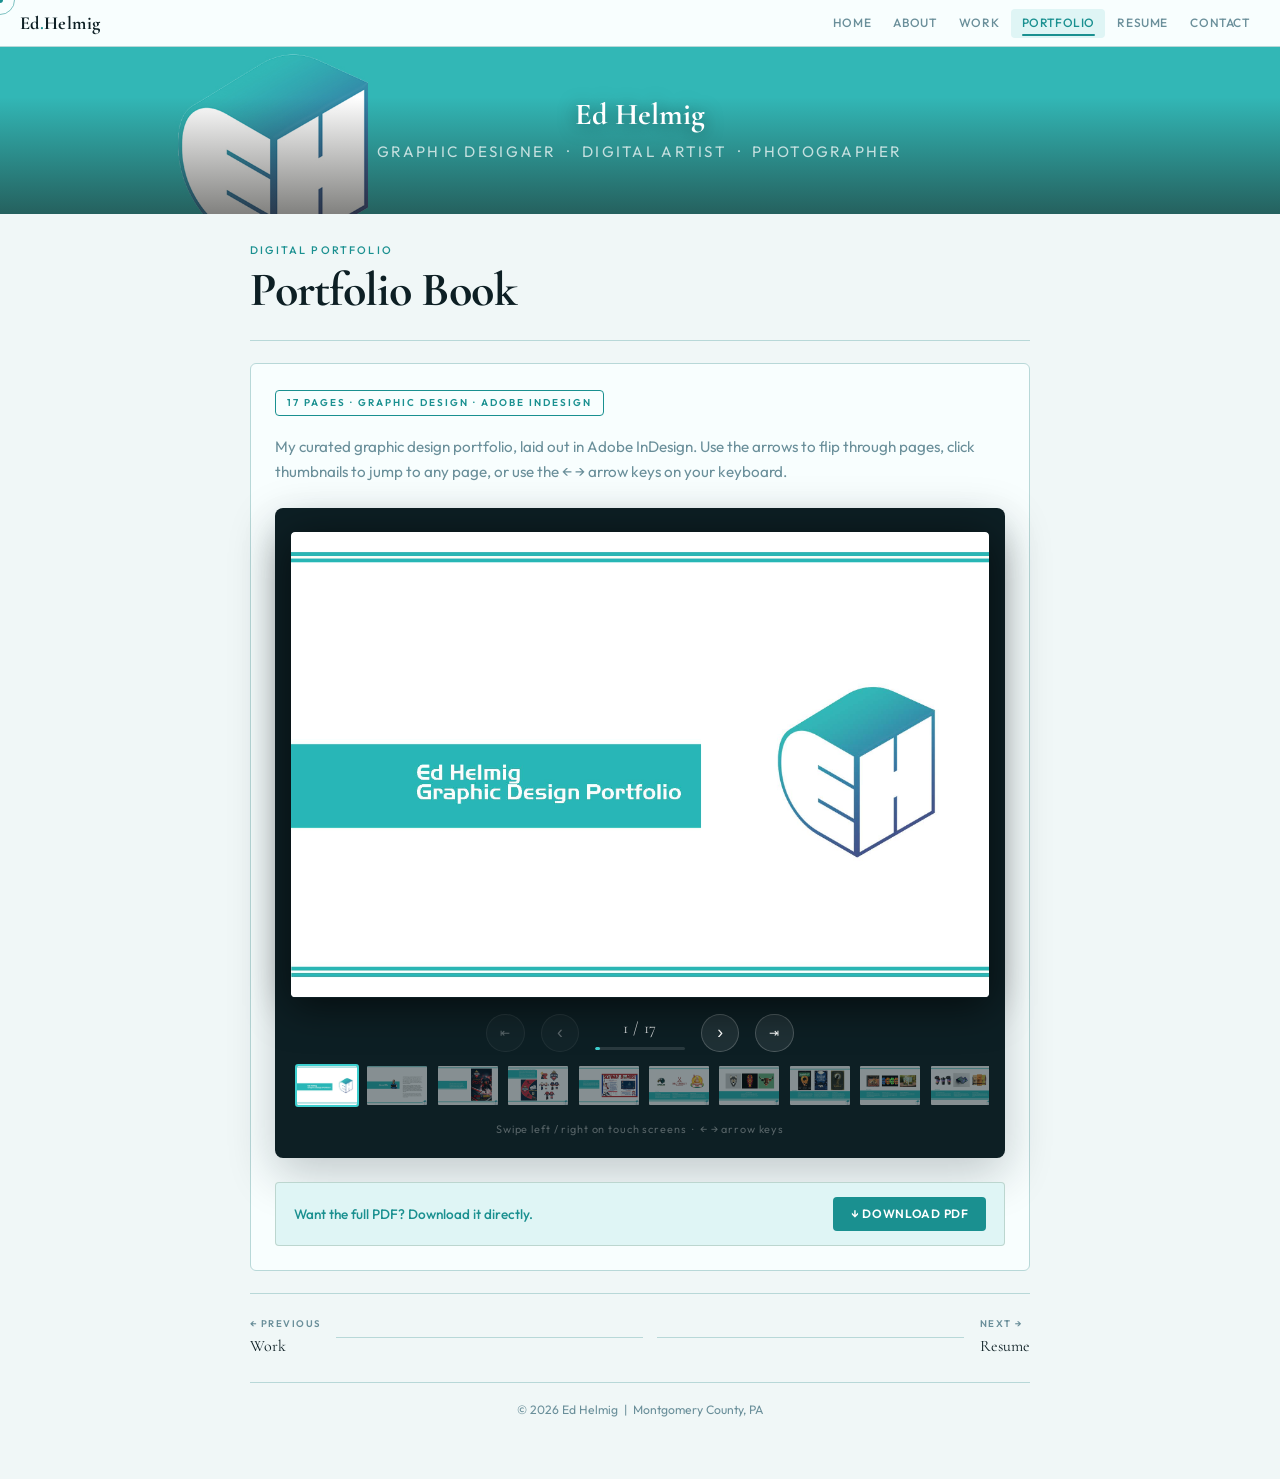
==== commit 662df8b1: "updates" ====
--- a/portfolio.html
+++ b/portfolio.html
@@ -387,4 +387,4 @@
   </script>
 
 </body>
-</html>
+</html>
